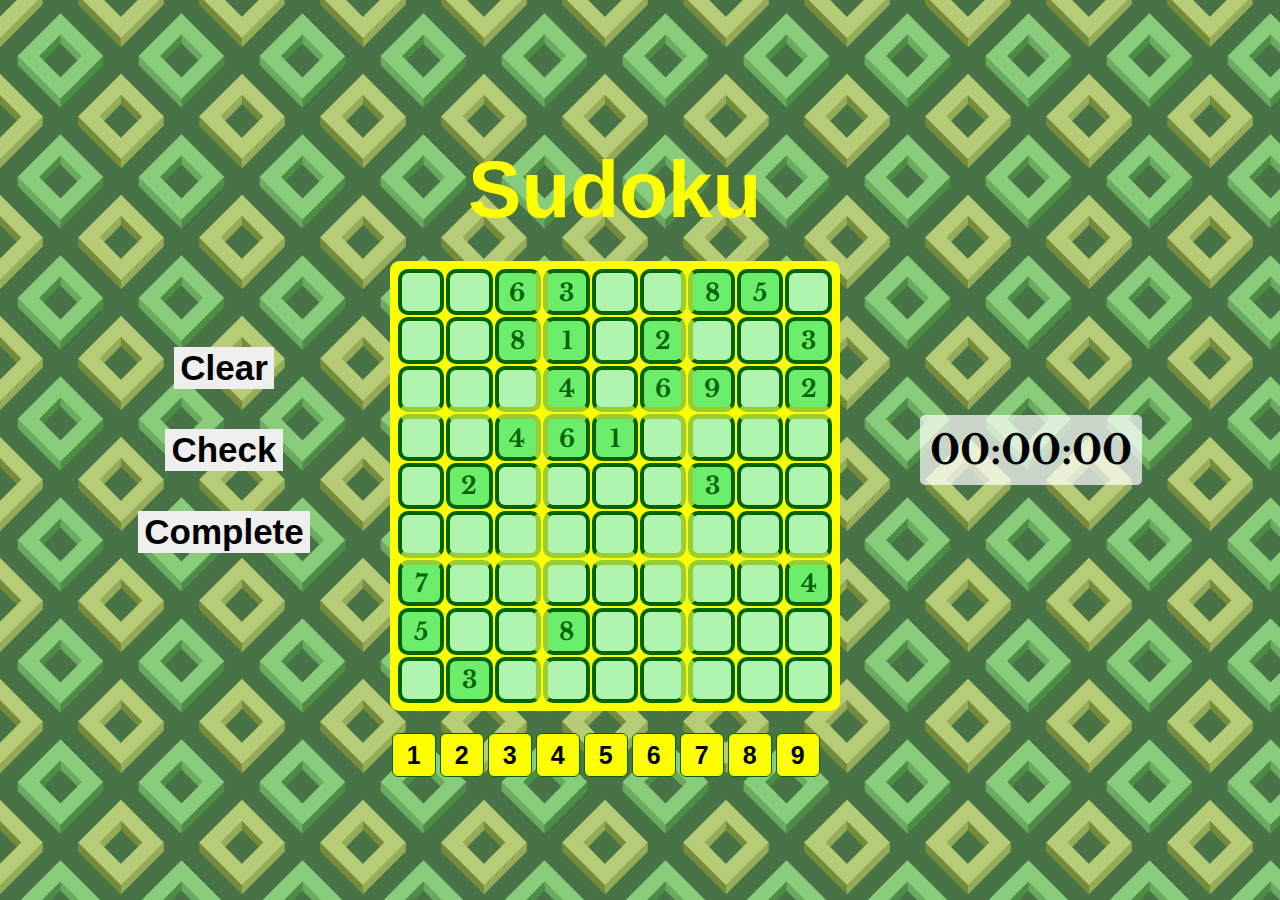
==== sudoku.html @ 9af4e96a "Add files via upload" ====
<html>
    <head>
        <meta charset="UTF-8">
        <meta name="viewport" content="width=device-width initial-scale=1.0 user-scalable=no">
        <title>Sudoku</title>
        <link href="https://cdn.jsdelivr.net/npm/bootstrap@5.3.2/dist/css/bootstrap.min.css" rel="stylesheet" integrity="sha384-T3c6CoIi6uLrA9TneNEoa7RxnatzjcDSCmG1MXxSR1GAsXEV/Dwwykc2MPK8M2HN" crossorigin="anonymous">
        <link rel="preconnect" href="https://fonts.googleapis.com">
        <link rel="preconnect" href="https://fonts.gstatic.com" crossorigin>
        <link href="https://fonts.googleapis.com/css2?family=Libre+Baskerville:wght@700&display=swap" rel="stylesheet">
        <link rel="stylesheet" href="https://cdnjs.cloudflare.com/ajax/libs/animate.css/4.1.1/animate.min.css"/>
        <link rel="stylesheet" href="sudoku.css">
        
    </head>

    <body>
      <div class="btn-grp">
          <button type="button" class="btn btn-warning" id="clear">Clear</button>
          <button type="button" class="btn btn-danger" id="check">Check</button>
          <button type="button" class="btn btn-info" id="submit">Complete</button>    
        </div>
        <div id="sudokuGrid" class="sudoku-grid" style="display: none;">
          <h1>Sudoku</h1>  
            <div class="sudokugrid" id="sudokugrid"></div>
            <br>
            <div id="digits"></div>
        </div>
        
        <div id="timer" class="timer">00:00:00</div>
      
      <div id="dialog-box" class="hidden">
        <h2 id="message"></h2>
        <p id="display"></p>

        <button type="button" class="btn btn-success" id="close-dialog-button">New Game</button>
      </div>
      

      <div id="customDialogBox" class="custom-dialog">
        <div id="dialogContent" class="custom-dialog-content">
          <p>The solution is not correct!</p>
          <button type="button" class="btn btn-warning" id="resumeButton">Resume</button>
          <button type="button" class="btn btn-info" id="newG">New Game</button>
        </div>
      </div>        
      
      <script src="https://cdn.jsdelivr.net/npm/bootstrap@5.3.2/dist/js/bootstrap.bundle.min.js" integrity="sha384-C6RzsynM9kWDrMNeT87bh95OGNyZPhcTNXj1NW7RuBCsyN/o0jlpcV8Qyq46cDfL" crossorigin="anonymous"></script>
      <script src="sudoku.js"></script>

    </body>


</html>
---- sudoku.css ----
body {
  font-family: 'Libre Baskerville', serif;
  text-align: center;
  background-color: #487346;
  background-image: url("data:image/svg+xml,%3Csvg xmlns='http://www.w3.org/2000/svg' width='121' height='121' viewBox='0 0 200 200'%3E%3Cg %3E%3Cpolygon fill='%234c8e43' points='100 57.1 64 93.1 71.5 100.6 100 72.1'/%3E%3Cpolygon fill='%236aac5f' points='100 57.1 100 72.1 128.6 100.6 136.1 93.1'/%3E%3Cpolygon fill='%234c8e43' points='100 163.2 100 178.2 170.7 107.5 170.8 92.4'/%3E%3Cpolygon fill='%236aac5f' points='100 163.2 29.2 92.5 29.2 107.5 100 178.2'/%3E%3Cpath fill='%2389CC7C' d='M100 21.8L29.2 92.5l70.7 70.7l70.7-70.7L100 21.8z M100 127.9L64.6 92.5L100 57.1l35.4 35.4L100 127.9z'/%3E%3Cpolygon fill='%23768c3a' points='0 157.1 0 172.1 28.6 200.6 36.1 193.1'/%3E%3Cpolygon fill='%2396ac58' points='70.7 200 70.8 192.4 63.2 200'/%3E%3Cpolygon fill='%23B6CC76' points='27.8 200 63.2 200 70.7 192.5 0 121.8 0 157.2 35.3 192.5'/%3E%3Cpolygon fill='%2396ac58' points='200 157.1 164 193.1 171.5 200.6 200 172.1'/%3E%3Cpolygon fill='%23768c3a' points='136.7 200 129.2 192.5 129.2 200'/%3E%3Cpolygon fill='%23B6CC76' points='172.1 200 164.6 192.5 200 157.1 200 157.2 200 121.8 200 121.8 129.2 192.5 136.7 200'/%3E%3Cpolygon fill='%23768c3a' points='129.2 0 129.2 7.5 200 78.2 200 63.2 136.7 0'/%3E%3Cpolygon fill='%23B6CC76' points='200 27.8 200 27.9 172.1 0 136.7 0 200 63.2 200 63.2'/%3E%3Cpolygon fill='%2396ac58' points='63.2 0 0 63.2 0 78.2 70.7 7.5 70.7 0'/%3E%3Cpolygon fill='%23B6CC76' points='0 63.2 63.2 0 27.8 0 0 27.8'/%3E%3C/g%3E%3C/svg%3E");
  display: flex;
  
  flex-direction: row;
  justify-content: center;
  align-items: center;
  gap: 5rem;
}
.wholescreen{
  display: flex;
  justify-content: center;
  align-items: center;
}

.btn-grp{
  display: flex;
  flex-direction: column;
  justify-content: center;
  align-items: center;
  gap: 2.5rem;
}

h1, h2{
  margin: 25px;
  color: yellow;
  font-family: Impact, Haettenschweiler, 'Arial Narrow Bold', sans-serif;
  font-weight: bold;
  font-size: 5rem;
}

.sudokugrid {
  display: grid;
  grid-template-columns: repeat(9, 1fr);
  grid-template-rows: repeat(9, 1fr);
  gap: 2px; /* Adjust gap as needed */
  width: 450px; /* Set a width for the grid */
  height: 450px; /* Set a height for the grid */
  border: 0.5rem solid yellow;
  box-sizing: border-box;
  background-color: yellow;
  border-radius: 0.6rem;
}

.cell {
  display: flex;
  align-items: center;
  justify-content: center;
  font-size: 1.5em;
  border: 0.25rem solid darkgreen;
  background-color: rgb(175, 245, 175);
  border-radius: 10px;
  /* Text */
  font-weight: bolder;
  color: darkgreen;
}

.cell-start{
  background-color: rgb(108, 238, 108);
}

.cell:hover{
  border: 5px solid red;
  background-color: aquamarine;
  font-size: 30px;
}

#digits {
  width: 450px;
  height: 50px;
  
  margin: 0 auto;
  display: flex;
  flex-wrap: wrap;
}

.number {
  width: 44px; 
  height: 44px;
  border: 1px solid darkgreen;
  margin: 2px;
  border-radius: 6px;
  background-color: yellow;
  /* Text */
  font-size: 25px;
  font-weight: bolder;
  display: flex;
  justify-content: center;
  align-items: center;
  transition: 0.1s;
}

.number:hover{
  width: 50px; 
  height: 50px;
  border: 5px solid darkgreen;
  background-color: yellowgreen;
  border-radius: 15px;
  /* Text */
  font-size: 30px;  
}

.horizontal-line {
  border-bottom: 5px solid yellowgreen;
}
.horizontal-lineOne {
  border-top: 5px solid yellowgreen;
}
.vertical-line {
  border-right: 5px solid yellowgreen;
}
.vertical-lineOne {
  border-left: 5px solid yellowgreen;
}
.btn{
  font-size: 35px;
  font-weight: bold;
  border: yellow;
}

.timer {
  background-color: rgba(255, 255, 255, 0.7);
  padding: 10px;
  border-radius: 5px;
  font-size: 2.5rem;
  font-weight: bold;

}

.home{
  position: fixed;
  top: 50%;
  left: 50%;
  border-radius: 50px;
  transform: translate(-50%, -50%);
  background: rgba(0, 0, 0, 0.3);
  padding: 100px;
  z-index: 100;
}

.hidden {
  display: none;
}

#dialog-box {
  position: fixed;
  justify-content: center;
  align-items: center;
  background-color: rgba(0, 0, 0, 0.3); /* Translucent background */
  padding: 20px;
  border-radius: 50px;
}

h2, p{
  font-size: 50px;
  color: yellow;
}

.custom-dialog {
  display: none;
  position: fixed;
  top: 50%;
  left: 50%;
  transform: translate(-50%, -50%);
  background-color: rgba(0, 0, 0, 0.3);
  padding: 20px;
  border-radius: 10px;
  box-shadow: 0px 0px 10px 0px rgba(0, 255, 0, 0.5);
}

.custom-dialog-content {
  text-align: center;
  color: yellow;
}

.blur-background {
  filter: blur(3px);
}

@media (max-width: 768px) {
  /* When the screen width is less than or equal to 768px */
  body{
    flex-direction: column;
  }
  .btn-grp{
    flex-direction: row;
    gap: 0px;
  }
  
}
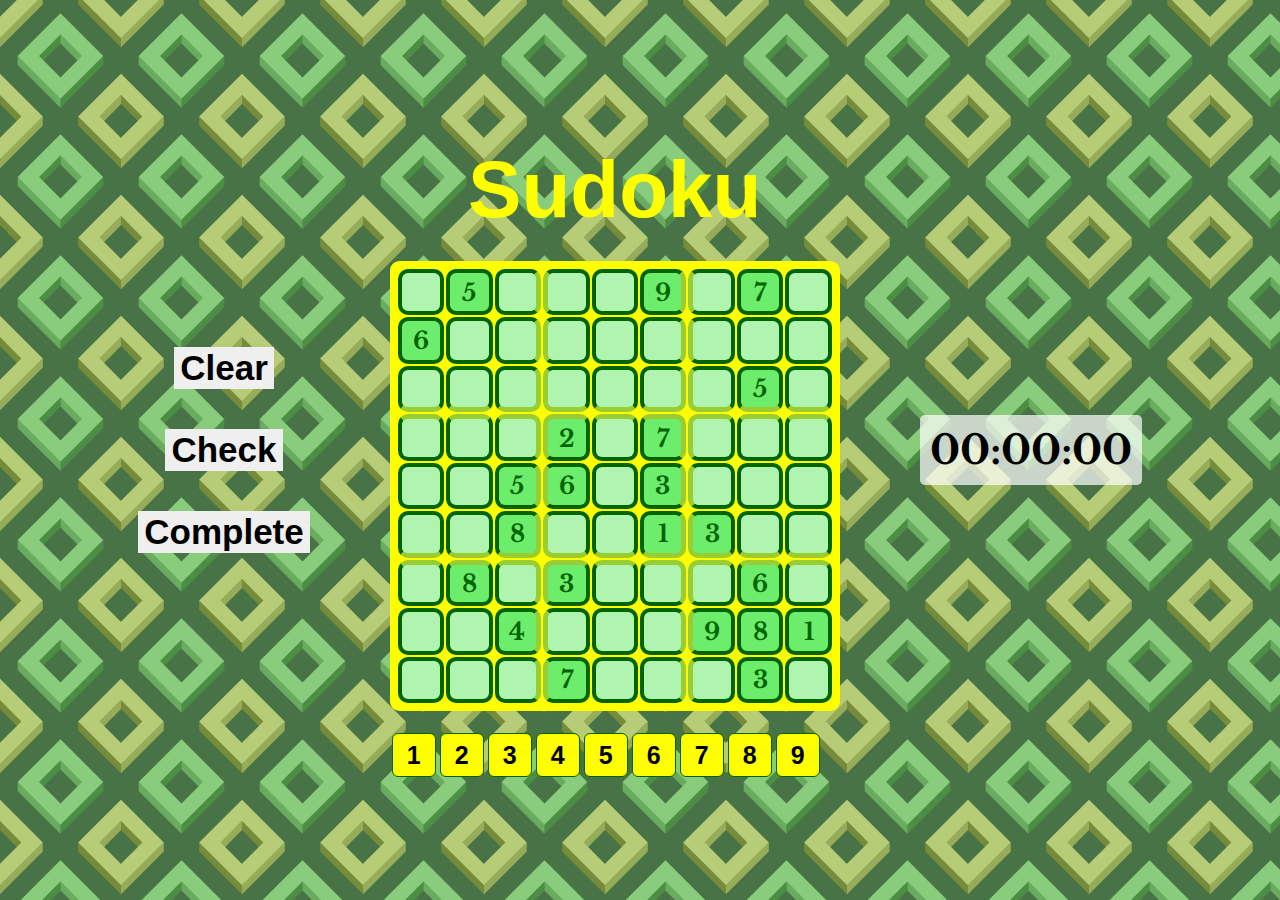
==== commit 3823b551: "Update sudoku.html" ====
--- a/sudoku.html
+++ b/sudoku.html
@@ -49,4 +49,4 @@
     </body>
 
 
-</html>+</html>
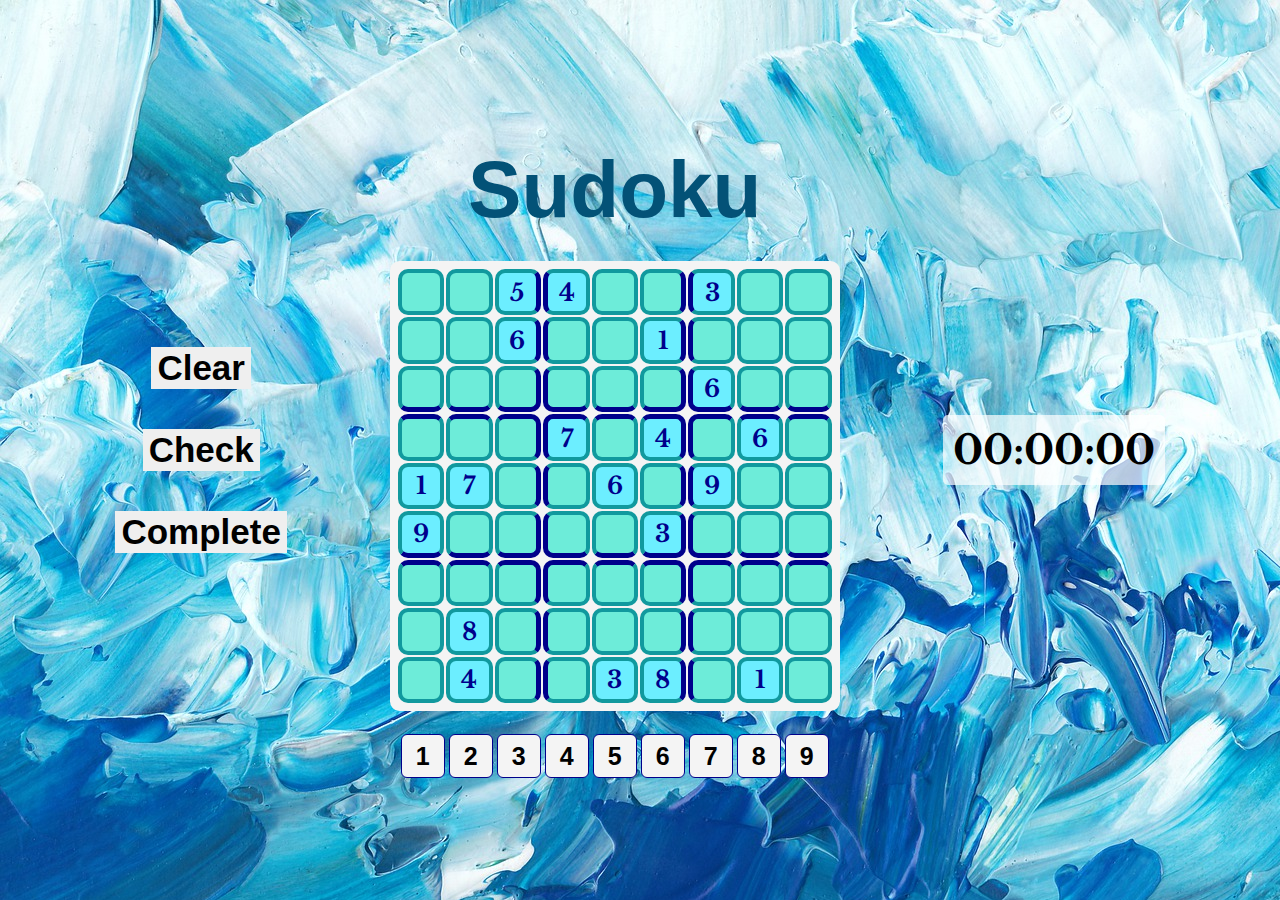
==== commit 16e6387d: "beautified" ====
--- a/sudoku.html
+++ b/sudoku.html
@@ -13,7 +13,8 @@
     </head>
 
     <body>
-      <div class="btn-grp">
+      <div class="screen">
+        <div class="btn-grp">
           <button type="button" class="btn btn-warning" id="clear">Clear</button>
           <button type="button" class="btn btn-danger" id="check">Check</button>
           <button type="button" class="btn btn-info" id="submit">Complete</button>    
@@ -26,6 +27,7 @@
         </div>
         
         <div id="timer" class="timer">00:00:00</div>
+      </div>
       
       <div id="dialog-box" class="hidden">
         <h2 id="message"></h2>
--- a/sudoku.css
+++ b/sudoku.css
@@ -1,18 +1,19 @@
 body {
   font-family: 'Libre Baskerville', serif;
   text-align: center;
-  background-color: #487346;
-  background-image: url("data:image/svg+xml,%3Csvg xmlns='http://www.w3.org/2000/svg' width='121' height='121' viewBox='0 0 200 200'%3E%3Cg %3E%3Cpolygon fill='%234c8e43' points='100 57.1 64 93.1 71.5 100.6 100 72.1'/%3E%3Cpolygon fill='%236aac5f' points='100 57.1 100 72.1 128.6 100.6 136.1 93.1'/%3E%3Cpolygon fill='%234c8e43' points='100 163.2 100 178.2 170.7 107.5 170.8 92.4'/%3E%3Cpolygon fill='%236aac5f' points='100 163.2 29.2 92.5 29.2 107.5 100 178.2'/%3E%3Cpath fill='%2389CC7C' d='M100 21.8L29.2 92.5l70.7 70.7l70.7-70.7L100 21.8z M100 127.9L64.6 92.5L100 57.1l35.4 35.4L100 127.9z'/%3E%3Cpolygon fill='%23768c3a' points='0 157.1 0 172.1 28.6 200.6 36.1 193.1'/%3E%3Cpolygon fill='%2396ac58' points='70.7 200 70.8 192.4 63.2 200'/%3E%3Cpolygon fill='%23B6CC76' points='27.8 200 63.2 200 70.7 192.5 0 121.8 0 157.2 35.3 192.5'/%3E%3Cpolygon fill='%2396ac58' points='200 157.1 164 193.1 171.5 200.6 200 172.1'/%3E%3Cpolygon fill='%23768c3a' points='136.7 200 129.2 192.5 129.2 200'/%3E%3Cpolygon fill='%23B6CC76' points='172.1 200 164.6 192.5 200 157.1 200 157.2 200 121.8 200 121.8 129.2 192.5 136.7 200'/%3E%3Cpolygon fill='%23768c3a' points='129.2 0 129.2 7.5 200 78.2 200 63.2 136.7 0'/%3E%3Cpolygon fill='%23B6CC76' points='200 27.8 200 27.9 172.1 0 136.7 0 200 63.2 200 63.2'/%3E%3Cpolygon fill='%2396ac58' points='63.2 0 0 63.2 0 78.2 70.7 7.5 70.7 0'/%3E%3Cpolygon fill='%23B6CC76' points='0 63.2 63.2 0 27.8 0 0 27.8'/%3E%3C/g%3E%3C/svg%3E");
   display: flex;
-  
+  background-image: url("./background-6556413_1920.jpg");
   flex-direction: row;
   justify-content: center;
   align-items: center;
   gap: 5rem;
 }
-.wholescreen{
+
+.screen{
   display: flex;
-  justify-content: center;
+  height: 90vh;
+  width: 90vw;
+  justify-content: space-around;
   align-items: center;
 }
 
@@ -22,11 +23,12 @@
   justify-content: center;
   align-items: center;
   gap: 2.5rem;
+  flex: 0.25;
 }
 
 h1, h2{
   margin: 25px;
-  color: yellow;
+  color: #035277;
   font-family: Impact, Haettenschweiler, 'Arial Narrow Bold', sans-serif;
   font-weight: bold;
   font-size: 5rem;
@@ -34,14 +36,15 @@
 
 .sudokugrid {
   display: grid;
+  flex: 1;
   grid-template-columns: repeat(9, 1fr);
   grid-template-rows: repeat(9, 1fr);
   gap: 2px; /* Adjust gap as needed */
   width: 450px; /* Set a width for the grid */
   height: 450px; /* Set a height for the grid */
-  border: 0.5rem solid yellow;
+  border: 0.5rem solid #f4f4f4;
   box-sizing: border-box;
-  background-color: yellow;
+  background-color: #f4f4f4;
   border-radius: 0.6rem;
 }
 
@@ -50,28 +53,28 @@
   align-items: center;
   justify-content: center;
   font-size: 1.5em;
-  border: 0.25rem solid darkgreen;
-  background-color: rgb(175, 245, 175);
+  border: 0.25rem solid #11999e;
+  background-color: #6decd9;
   border-radius: 10px;
   /* Text */
   font-weight: bolder;
-  color: darkgreen;
+  color: darkblue;
 }
 
 .cell-start{
-  background-color: rgb(108, 238, 108);
+  background-color: rgb(108, 238, 255);
 }
 
 .cell:hover{
   border: 5px solid red;
   background-color: aquamarine;
-  font-size: 30px;
 }
 
 #digits {
   width: 450px;
   height: 50px;
-  
+  justify-content: center;
+  align-items: center;
   margin: 0 auto;
   display: flex;
   flex-wrap: wrap;
@@ -80,10 +83,10 @@
 .number {
   width: 44px; 
   height: 44px;
-  border: 1px solid darkgreen;
+  border: 1px solid darkblue;
   margin: 2px;
   border-radius: 6px;
-  background-color: yellow;
+  background-color: #f4f4f4;
   /* Text */
   font-size: 25px;
   font-weight: bolder;
@@ -96,38 +99,41 @@
 .number:hover{
   width: 50px; 
   height: 50px;
-  border: 5px solid darkgreen;
-  background-color: yellowgreen;
+  border: 5px solid darkblue;
+  background-color: skyblue;
   border-radius: 15px;
   /* Text */
   font-size: 30px;  
 }
 
 .horizontal-line {
-  border-bottom: 5px solid yellowgreen;
+  border-bottom: 5px solid darkblue;
 }
 .horizontal-lineOne {
-  border-top: 5px solid yellowgreen;
+  border-top: 5px solid darkblue;
 }
 .vertical-line {
-  border-right: 5px solid yellowgreen;
+  border-right: 5px solid darkblue;
 }
 .vertical-lineOne {
-  border-left: 5px solid yellowgreen;
+  border-left: 5px solid darkblue;
 }
 .btn{
   font-size: 35px;
   font-weight: bold;
-  border: yellow;
+  border: #f4f4f4;
 }
 
 .timer {
+  display: flex;
+  justify-content: center;
+  align-items: center;
   background-color: rgba(255, 255, 255, 0.7);
   padding: 10px;
   border-radius: 5px;
   font-size: 2.5rem;
   font-weight: bold;
-
+  flex: 0.25;
 }
 
 .home{
@@ -178,19 +184,4 @@
 
 .blur-background {
   filter: blur(3px);
-}
-
-@media (max-width: 768px) {
-  /* When the screen width is less than or equal to 768px */
-  body{
-    flex-direction: column;
-  }
-  .btn-grp{
-    flex-direction: row;
-    gap: 0px;
-  }
-  
-}
-
-
-
+}